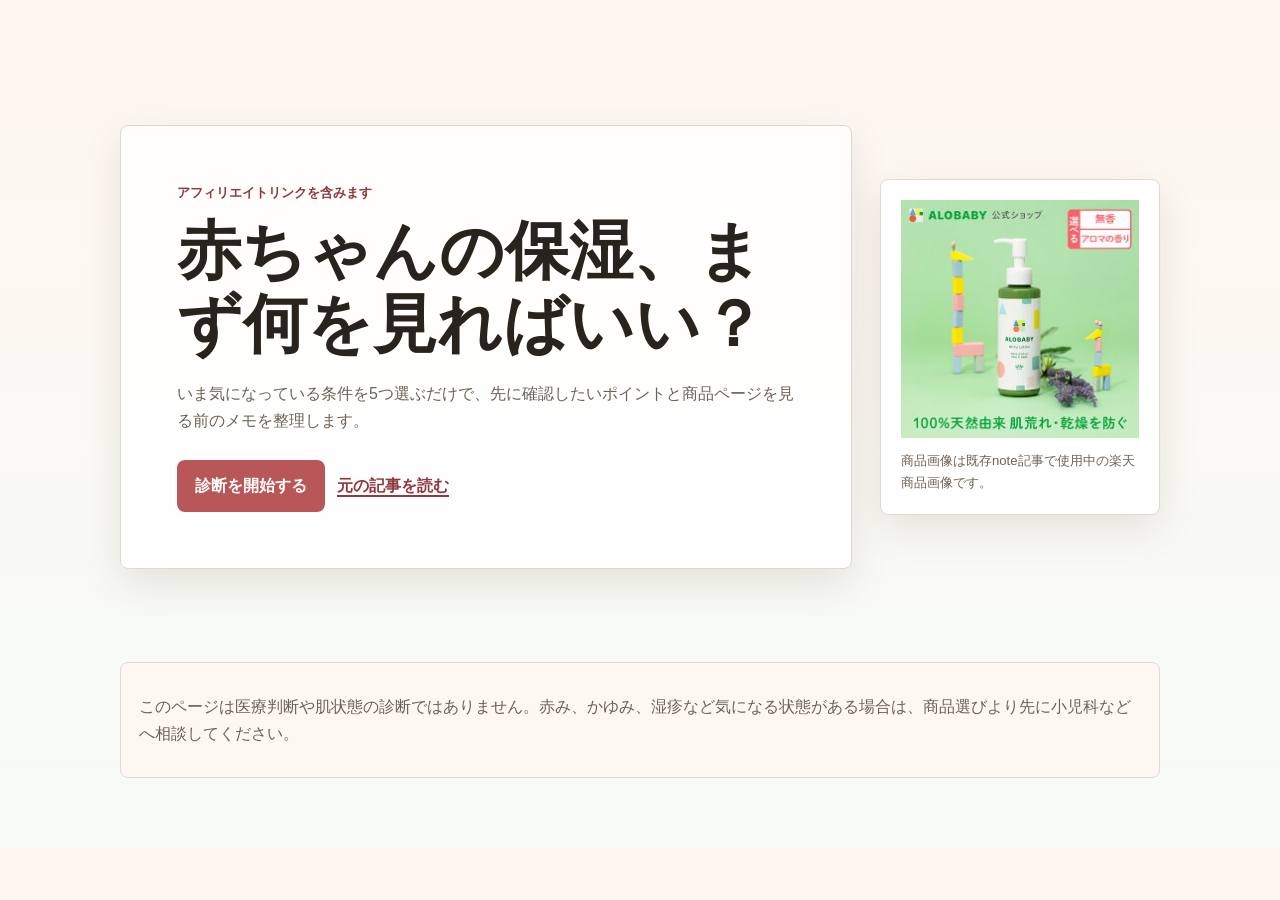
==== index.html @ 4e94fe01 "feat: apply gemini career diagnosis copy" ====
<!doctype html>
<html lang="ja">
  <head>
    <meta charset="utf-8" />
    <meta name="viewport" content="width=device-width, initial-scale=1" />
    <title>商品選びチェック</title>
    <meta
      name="description"
      content="赤ちゃん用ボディローション選びで、今先に確認したい条件を整理する簡易チェックです。"
    />
    <meta property="og:title" content="商品選びチェック" />
    <meta
      property="og:description"
      content="保湿ケア選びの不安を、使う場面・続けやすさ・相談ラインから整理します。"
    />
    <meta property="og:image" content="./assets/alobaby-note-thumbnail.png" />
    <link rel="stylesheet" href="./styles.css" />
  </head>
  <body>
    <main class="app" id="app">
      <section class="intro" aria-labelledby="app-title">
        <div class="intro__copy">
          <p class="label" data-disclosure-label>アフィリエイトリンクを含みます</p>
          <h1 id="app-title" data-app-title>商品選びチェック</h1>
          <p data-intro-copy></p>
          <div class="intro__actions">
            <button class="primary-button" type="button" data-start>
              診断を開始する
            </button>
            <a class="text-link" href="#" data-article-link>
              関連記事を読む
            </a>
          </div>
        </div>
        <figure class="product-figure" data-hero-figure>
          <img
            src="./assets/alobaby-milk-lotion-rakuten-240.jpg"
            alt="アロベビー ミルクローションの商品画像"
            data-hero-image
          />
          <figcaption data-hero-caption></figcaption>
        </figure>
      </section>

      <section class="notice" aria-label="このチェックの前提">
        <p data-notice></p>
      </section>

      <section class="quiz" aria-live="polite" hidden>
        <div class="progress">
          <span data-step-label>1 / 5</span>
          <div class="progress__bar" aria-hidden="true">
            <span data-progress-bar></span>
          </div>
        </div>
        <div class="question-card">
          <p class="label" data-question-kicker></p>
          <h2 data-question-title></h2>
          <div class="choices" data-choices></div>
        </div>
        <div class="nav-actions">
          <button class="secondary-button" type="button" data-back>戻る</button>
          <button class="secondary-button" type="button" data-reset>最初から</button>
        </div>
      </section>

      <section class="result" hidden>
        <div class="result__header">
          <p class="label" data-result-label>チェック結果</p>
          <h2 data-result-title></h2>
          <p data-result-summary></p>
        </div>
        <div class="result__grid">
          <section class="result-box">
            <h3 data-points-title>先に見るポイント</h3>
            <ul data-result-points></ul>
          </section>
          <section class="result-box">
            <h3 data-checklist-title>買う前のメモ</h3>
            <ul data-result-checklist></ul>
          </section>
        </div>
        <section class="offers" aria-labelledby="offers-title">
          <div class="offers__header">
            <p class="label" data-offers-label>確認先候補</p>
            <h3 id="offers-title" data-offers-title>あなたに一番近い確認先</h3>
            <p data-offer-intro></p>
          </div>
          <div class="offer-list" data-offer-list></div>
          <p class="offer-note" data-offer-note></p>
        </section>
        <div class="nav-actions">
          <button class="secondary-button" type="button" data-reset-result>
            もう一度診断する
          </button>
          <a class="text-link" href="#" data-result-article-link>
            判断の記録を読む
          </a>
        </div>
      </section>
    </main>

    <script src="./data/diagnoses.js"></script>
    <script src="./data/career-change-a8-001.generated.js"></script>
    <script src="./app.js"></script>
  </body>
</html>
---- styles.css ----
:root {
  color-scheme: light;
  --bg: #fffaf6;
  --surface: #ffffff;
  --surface-soft: #f5fbf7;
  --ink: #29231d;
  --muted: #6d6257;
  --line: #e3d8ce;
  --accent: #b95658;
  --accent-dark: #8f393e;
  --mint: #6e9b82;
  --shadow: 0 14px 38px rgba(83, 55, 40, 0.12);
}

body[data-theme="career"] {
  --bg: #f7f8f5;
  --surface-soft: #edf5ef;
  --ink: #242824;
  --muted: #5e665f;
  --line: #d8ded7;
  --accent: #3b7a6d;
  --accent-dark: #24564d;
  --mint: #a77a3d;
  --shadow: 0 14px 38px rgba(39, 61, 55, 0.11);
}

* {
  box-sizing: border-box;
}

[hidden] {
  display: none !important;
}

body {
  margin: 0;
  background:
    linear-gradient(180deg, rgba(255, 246, 240, 0.9), rgba(245, 251, 247, 0.9)),
    var(--bg);
  color: var(--ink);
  font-family: -apple-system, BlinkMacSystemFont, "Hiragino Sans", "Noto Sans JP",
    "Yu Gothic", sans-serif;
  line-height: 1.7;
}

.app {
  width: min(1040px, calc(100% - 32px));
  margin: 0 auto;
  padding: 32px 0 48px;
}

.intro {
  display: grid;
  grid-template-columns: minmax(0, 1fr) 280px;
  gap: 28px;
  align-items: center;
  min-height: 70vh;
}

.intro--no-figure {
  grid-template-columns: minmax(0, 820px);
  justify-content: center;
}

.intro__copy,
.question-card,
.result,
.notice,
.offer-card,
.result-box,
.product-figure {
  border: 1px solid var(--line);
  border-radius: 8px;
  background: rgba(255, 255, 255, 0.88);
  box-shadow: var(--shadow);
}

.intro__copy {
  padding: clamp(28px, 6vw, 56px);
}

.label {
  margin: 0 0 10px;
  color: var(--accent-dark);
  font-size: 0.82rem;
  font-weight: 700;
  letter-spacing: 0;
}

h1,
h2,
h3,
p {
  overflow-wrap: anywhere;
}

h1 {
  margin: 0 0 18px;
  max-width: 720px;
  font-size: clamp(2rem, 5vw, 4.15rem);
  line-height: 1.15;
  letter-spacing: 0;
}

h2 {
  margin: 0 0 18px;
  font-size: clamp(1.35rem, 3vw, 2.15rem);
  line-height: 1.35;
  letter-spacing: 0;
}

h3 {
  margin: 0 0 10px;
  font-size: 1.05rem;
  letter-spacing: 0;
}

h4 {
  margin: 0 0 8px;
  font-size: 1rem;
  line-height: 1.45;
  letter-spacing: 0;
}

.intro__copy > p:not(.label),
.result__header > p,
.offers__header > p:not(.label),
.offer-card__note,
.offer-note,
.notice p {
  color: var(--muted);
}

.intro__actions,
.nav-actions {
  display: flex;
  flex-wrap: wrap;
  gap: 12px;
  align-items: center;
  margin-top: 26px;
}

.primary-button,
.secondary-button,
.choice-button {
  min-height: 44px;
  border: 0;
  border-radius: 8px;
  font: inherit;
  font-weight: 700;
  cursor: pointer;
}

.primary-button {
  display: inline-flex;
  align-items: center;
  justify-content: center;
  padding: 12px 18px;
  background: var(--accent);
  color: #fff;
  text-decoration: none;
}

.primary-button:hover,
.primary-button:focus-visible {
  background: var(--accent-dark);
}

.secondary-button {
  padding: 10px 14px;
  background: var(--surface-soft);
  color: var(--ink);
  border: 1px solid #cfe1d6;
}

.text-link {
  color: var(--accent-dark);
  font-weight: 700;
  text-decoration-thickness: 2px;
  text-underline-offset: 4px;
}

.product-figure {
  margin: 0;
  padding: 20px;
  background: var(--surface);
}

.product-figure img {
  display: block;
  width: 100%;
  aspect-ratio: 1;
  object-fit: contain;
}

.product-figure figcaption {
  margin-top: 12px;
  color: var(--muted);
  font-size: 0.82rem;
}

.notice {
  margin: 0 0 22px;
  padding: 14px 18px;
  background: #fff7f2;
  box-shadow: none;
}

.quiz,
.result {
  max-width: 820px;
  margin: 0 auto;
}

.progress {
  margin-bottom: 16px;
  color: var(--muted);
  font-weight: 700;
}

.progress__bar {
  height: 8px;
  margin-top: 8px;
  overflow: hidden;
  border-radius: 999px;
  background: #eadfd6;
}

.progress__bar span {
  display: block;
  width: 0;
  height: 100%;
  border-radius: inherit;
  background: var(--mint);
  transition: width 180ms ease;
}

.question-card {
  padding: clamp(22px, 5vw, 38px);
}

.choices {
  display: grid;
  gap: 12px;
}

.choice-button {
  display: block;
  width: 100%;
  padding: 14px 16px;
  background: var(--surface);
  border: 1px solid var(--line);
  color: var(--ink);
  text-align: left;
}

.choice-button:hover,
.choice-button:focus-visible {
  border-color: var(--mint);
  background: var(--surface-soft);
}

.choice-button:focus:not(:focus-visible) {
  border-color: var(--line);
  background: var(--surface);
  outline: none;
}

.result {
  padding: clamp(22px, 5vw, 38px);
}

.result__grid {
  display: grid;
  grid-template-columns: repeat(2, minmax(0, 1fr));
  gap: 14px;
  margin: 24px 0;
}

.result-box {
  padding: 18px;
  box-shadow: none;
}

ul {
  margin: 0;
  padding-left: 1.15rem;
}

li + li {
  margin-top: 8px;
}

.offers {
  margin-top: 24px;
}

.offers__header {
  margin-bottom: 14px;
}

.offer-list {
  display: grid;
  gap: 14px;
}

.offer-card {
  display: grid;
  grid-template-columns: 132px minmax(0, 1fr);
  gap: 18px;
  align-items: start;
  padding: 16px;
  box-shadow: none;
  background: #fffdfb;
}

.offer-card--no-image {
  grid-template-columns: 1fr;
}

.offer-card__image {
  width: 132px;
  height: 132px;
  object-fit: contain;
  border-radius: 8px;
  border: 1px solid var(--line);
  background: #fff;
}

.offer-card__badge {
  display: inline-flex;
  width: fit-content;
  margin: 0 0 8px;
  padding: 3px 9px;
  border-radius: 999px;
  background: var(--surface-soft);
  color: var(--accent-dark);
  font-size: 0.78rem;
  font-weight: 700;
}

.offer-card__price {
  margin: 0 0 8px;
  color: var(--ink);
  font-weight: 700;
}

.offer-card__note {
  margin: 0 0 14px;
  font-size: 0.92rem;
}

.offer-note {
  margin: 14px 0 0;
  font-size: 0.82rem;
}

@media (max-width: 760px) {
  .app {
    width: min(100% - 24px, 620px);
    padding-top: 18px;
  }

  .intro {
    grid-template-columns: 1fr;
    min-height: auto;
  }

  .product-figure {
    order: -1;
  }

  .result__grid,
  .offer-card {
    grid-template-columns: 1fr;
  }

  .offer-card__image {
    width: min(180px, 100%);
    height: auto;
  }
}
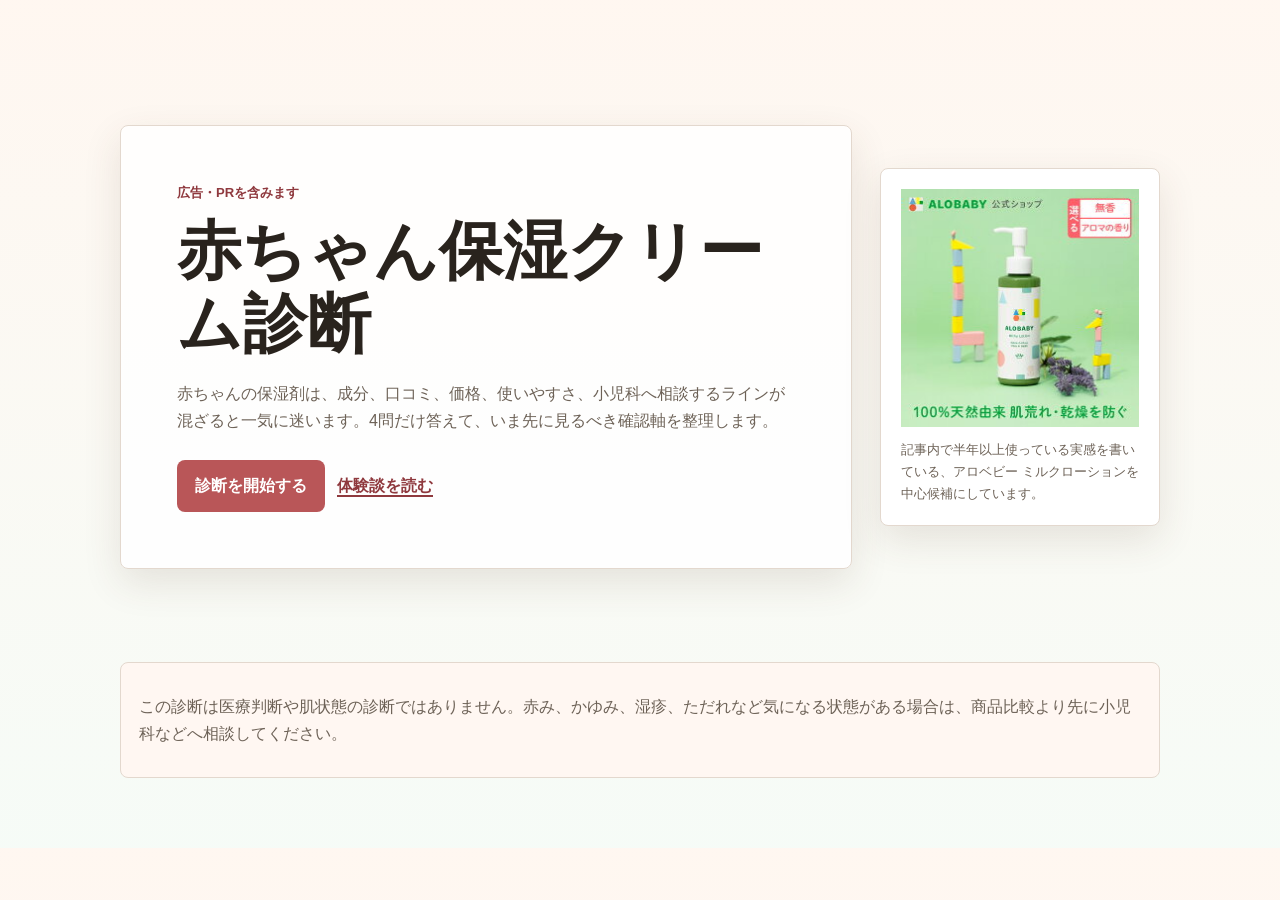
==== commit 8d22cd6c: "feat: refresh baby lotion diagnosis" ====
--- a/index.html
+++ b/index.html
@@ -3,25 +3,25 @@
   <head>
     <meta charset="utf-8" />
     <meta name="viewport" content="width=device-width, initial-scale=1" />
-    <title>商品選びチェック</title>
+    <title>赤ちゃん保湿クリーム診断</title>
     <meta
       name="description"
-      content="赤ちゃん用ボディローション選びで、今先に確認したい条件を整理する簡易チェックです。"
+      content="赤ちゃん用の保湿クリーム・ローション選びで、いま先に確認したい軸を4問で整理する簡易診断です。"
     />
-    <meta property="og:title" content="商品選びチェック" />
+    <meta property="og:title" content="赤ちゃん保湿クリーム診断" />
     <meta
       property="og:description"
-      content="保湿ケア選びの不安を、使う場面・続けやすさ・相談ラインから整理します。"
+      content="アロベビーを中心に、毎日の使いやすさ・公式情報・容量感など、買う前の確認軸を整理します。"
     />
     <meta property="og:image" content="./assets/alobaby-note-thumbnail.png" />
-    <link rel="stylesheet" href="./styles.css" />
+    <link rel="stylesheet" href="./styles.css?v=20260618-baby-lotion-v2" />
   </head>
   <body>
     <main class="app" id="app">
       <section class="intro" aria-labelledby="app-title">
         <div class="intro__copy">
-          <p class="label" data-disclosure-label>アフィリエイトリンクを含みます</p>
-          <h1 id="app-title" data-app-title>商品選びチェック</h1>
+          <p class="label" data-disclosure-label>広告・PRを含みます</p>
+          <h1 id="app-title" data-app-title>赤ちゃん保湿クリーム診断</h1>
           <p data-intro-copy></p>
           <div class="intro__actions">
             <button class="primary-button" type="button" data-start>
@@ -67,8 +67,15 @@
       <section class="result" hidden>
         <div class="result__header">
           <p class="label" data-result-label>チェック結果</p>
+          <p class="result-type-code" data-result-type-code></p>
           <h2 data-result-title></h2>
+          <p class="result-tagline" data-result-tagline></p>
           <p data-result-summary></p>
+          <div class="result-insight" data-result-insight hidden>
+            <p class="result-insight__title">このタイプに近い理由</p>
+            <p data-result-match-reason></p>
+            <p class="result-insight__next" data-result-next-action></p>
+          </div>
         </div>
         <div class="result__grid">
           <section class="result-box">
@@ -100,8 +107,8 @@
       </section>
     </main>
 
-    <script src="./data/diagnoses.js"></script>
-    <script src="./data/career-change-a8-001.generated.js"></script>
-    <script src="./app.js"></script>
+    <script src="./data/diagnoses.js?v=20260618-baby-lotion-v2"></script>
+    <script src="./data/career-change-a8-001.generated.js?v=20260618-baby-lotion-v2"></script>
+    <script src="./app.js?v=20260618-baby-lotion-v2"></script>
   </body>
 </html>
--- a/styles.css
+++ b/styles.css
@@ -254,10 +254,23 @@
   text-align: left;
 }
 
-.choice-button:hover,
+.choice-button:hover {
+  border-color: var(--line);
+  background: var(--surface);
+}
+
+@media (hover: hover) and (pointer: fine) {
+  .choice-button:hover {
+    border-color: var(--mint);
+    background: var(--surface);
+  }
+}
+
 .choice-button:focus-visible {
   border-color: var(--mint);
-  background: var(--surface-soft);
+  background: var(--surface);
+  outline: 3px solid rgba(110, 155, 130, 0.24);
+  outline-offset: 2px;
 }
 
 .choice-button:focus:not(:focus-visible) {
@@ -268,6 +281,49 @@
 
 .result {
   padding: clamp(22px, 5vw, 38px);
+}
+
+.result-type-code {
+  display: inline-flex;
+  width: fit-content;
+  margin: 0 0 10px;
+  padding: 4px 10px;
+  border-radius: 999px;
+  background: var(--surface-soft);
+  color: var(--accent-dark);
+  font-size: 0.78rem;
+  font-weight: 800;
+}
+
+.result-tagline {
+  margin: -4px 0 12px;
+  color: var(--ink);
+  font-weight: 700;
+}
+
+.result-insight {
+  margin-top: 18px;
+  padding: 2px 0 2px 16px;
+  border-left: 4px solid var(--mint);
+}
+
+.result-insight p {
+  margin: 0;
+}
+
+.result-insight p + p {
+  margin-top: 8px;
+}
+
+.result-insight__title {
+  color: var(--accent-dark);
+  font-size: 0.86rem;
+  font-weight: 800;
+}
+
+.result-insight__next {
+  color: var(--ink);
+  font-weight: 700;
 }
 
 .result__grid {
@@ -325,6 +381,44 @@
   border-radius: 8px;
   border: 1px solid var(--line);
   background: #fff;
+}
+
+.offer-card__banner {
+  display: grid;
+  justify-items: center;
+  align-content: center;
+  min-width: 0;
+}
+
+.offer-card__banner a,
+.offer-card__banner img {
+  max-width: 100%;
+}
+
+.offer-card__banner img {
+  height: auto;
+  border-radius: 8px;
+}
+
+body[data-theme="career"] .offer-card {
+  grid-template-columns: minmax(240px, 0.9fr) minmax(0, 1.1fr);
+  align-items: center;
+}
+
+body[data-theme="career"] .offer-card__banner {
+  justify-self: center;
+  width: 100%;
+  max-width: 320px;
+}
+
+body[data-theme="career"] .offer-card__image {
+  justify-self: center;
+  width: 100%;
+  max-width: 320px;
+  height: auto;
+  aspect-ratio: 1920 / 1005;
+  object-fit: cover;
+  background: #f6f8f2;
 }
 
 .offer-card__badge {
@@ -379,4 +473,18 @@
     width: min(180px, 100%);
     height: auto;
   }
-}
+
+  body[data-theme="career"] .offer-card {
+    grid-template-columns: 1fr;
+  }
+
+  body[data-theme="career"] .offer-card__image {
+    width: 100%;
+    max-width: 100%;
+  }
+
+  body[data-theme="career"] .offer-card__banner {
+    width: 100%;
+    max-width: 100%;
+  }
+}
